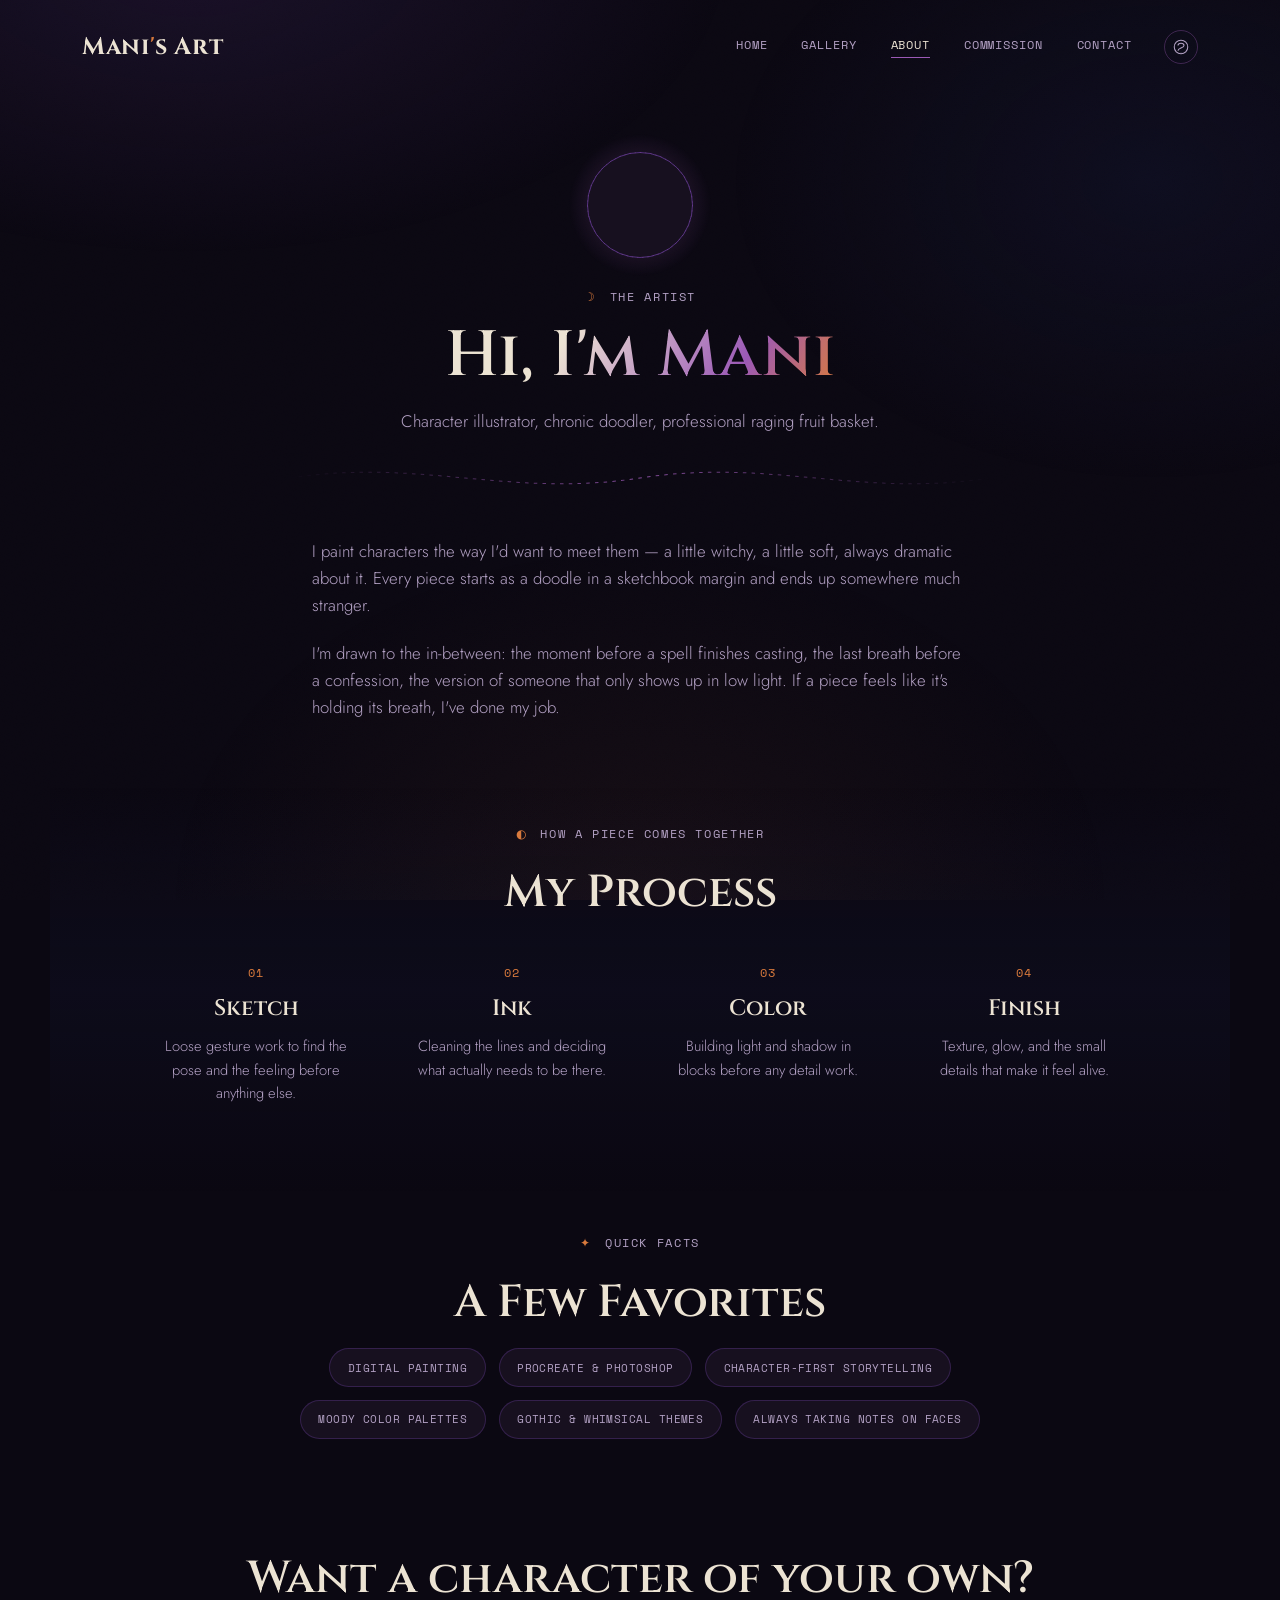
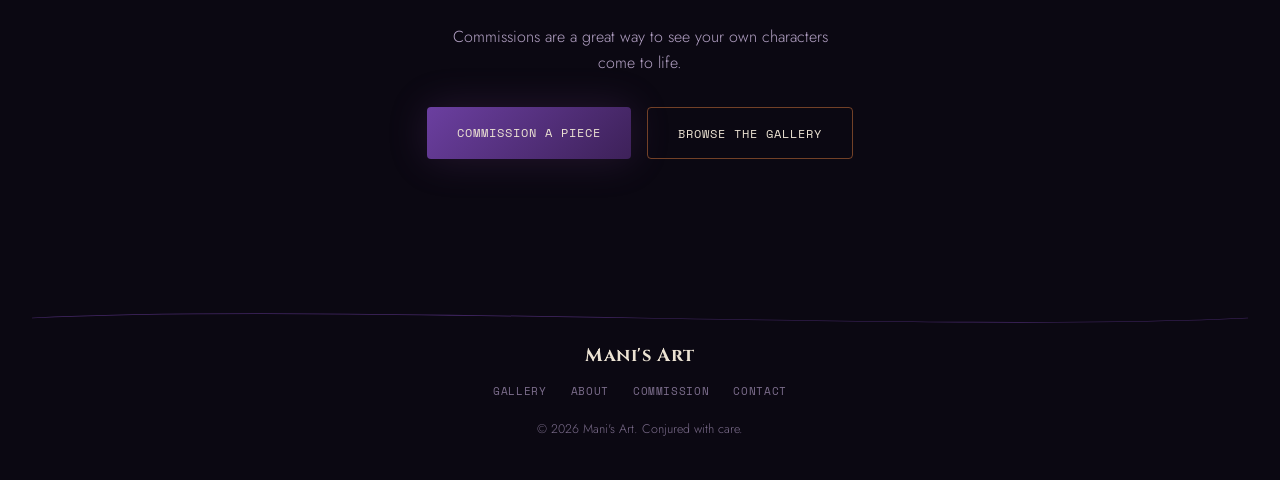
==== html/about.html @ 21fa673b "Add project files." ====
<!DOCTYPE html>
<html lang="en">
<head>
    <meta charset="UTF-8">
    <meta name="viewport" content="width=device-width, initial-scale=1.0">
    <title>About — Mani's Art</title>
    <meta name="description" content="Meet Mani — character illustrator behind Mani's Art.">

    <link rel="preconnect" href="https://fonts.googleapis.com">
    <link rel="preconnect" href="https://fonts.gstatic.com" crossorigin>
    <link href="https://fonts.googleapis.com/css2?family=Cinzel:wght@400;500;600;700;800&family=Jost:wght@300;400;500;600&family=Space+Mono:wght@400;700&display=swap" rel="stylesheet">

    <link rel="stylesheet" href="../css/style.css">
</head>
<body>

    <div class="grain-overlay" aria-hidden="true"></div>
    <div id="ember-field" class="ember-field" aria-hidden="true"></div>

    <header class="site-header">
        <a href="../index.html" class="wordmark">Mani<span class="wordmark-spark">'</span>s Art</a>

        <nav class="main-nav" aria-label="Primary">
            <a href="../index.html" class="nav-link">Home</a>
            <a href="gallery.html" class="nav-link">Gallery</a>
            <a href="about.html" class="nav-link is-active">About</a>
            <a href="commission.html" class="nav-link">Commission</a>
            <a href="contact.html" class="nav-link">Contact</a>
        </nav>

        <a href="login.html" class="login-glyph" aria-label="Artist login" title="Artist login">
            <svg viewBox="0 0 24 24" width="18" height="18" fill="none" stroke="currentColor" stroke-width="1.4">
                <circle cx="12" cy="12" r="9" />
                <path d="M8 10c0-2 1.8-3 4-3s4 1 4 3-1.8 2.5-4 3.4C9.8 14.3 8 15 8 17" />
                <circle cx="12" cy="20" r=".6" fill="currentColor" stroke="none" />
            </svg>
        </a>

        <button class="nav-toggle" id="navToggle" aria-label="Toggle menu" aria-expanded="false">
            <span></span><span></span><span></span>
        </button>
    </header>

    <main>

        <!-- ABOUT HERO -->
        <section class="about-hero">
            <div class="about-hero-portrait" aria-hidden="true">
                <svg viewBox="0 0 200 200" width="100%" height="100%">
                    <defs>
                        <radialGradient id="aboutGlow" cx="50%" cy="50%" r="50%">
                            <stop offset="0%" stop-color="#9b59b6" stop-opacity="0.35" />
                            <stop offset="100%" stop-color="#9b59b6" stop-opacity="0" />
                        </radialGradient>
                    </defs>
                    <circle cx="100" cy="100" r="95" fill="url(#aboutGlow)" />
                    <circle cx="100" cy="100" r="70" fill="#17101f" stroke="#6b3fa0" stroke-width="1" />
                    <circle cx="100" cy="100" r="70" fill="none" stroke="#9b59b6" stroke-width="0.75" opacity="0.5" stroke-dasharray="2 5" />
                </svg>
            </div>

            <p class="eyebrow eyebrow-center"><span class="moon-glyph">☽</span> the artist</p>
            <h1 class="page-title">Hi, I'm Mani</h1>
            <p class="page-sub">Character illustrator, chronic doodler, professional raging fruit basket.</p>
        </section>

        <svg class="vine-divider" viewBox="0 0 800 60" preserveAspectRatio="none" aria-hidden="true">
            <path class="vine-path" d="M0,30 C150,0 250,60 400,30 C550,0 650,60 800,30" fill="none" stroke="url(#vineGrad)" stroke-width="1.5" />
            <defs>
                <linearGradient id="vineGrad" x1="0" y1="0" x2="1" y2="0">
                    <stop offset="0%" stop-color="#9b59b6" stop-opacity="0" />
                    <stop offset="50%" stop-color="#9b59b6" stop-opacity="0.8" />
                    <stop offset="100%" stop-color="#9b59b6" stop-opacity="0" />
                </linearGradient>
            </defs>
        </svg>

        <!-- BIO -->
        <section class="section bio-section">
            <p class="bio-text">I paint characters the way I'd want to meet them — a little witchy, a little soft, always dramatic about it. Every piece starts as a doodle in a sketchbook margin and ends up somewhere much stranger.</p>
            <p class="bio-text">I'm drawn to the in-between: the moment before a spell finishes casting, the last breath before a confession, the version of someone that only shows up in low light. If a piece feels like it's holding its breath, I've done my job.</p>
        </section>

        <!-- PROCESS -->
        <section class="section section-alt">
            <p class="eyebrow eyebrow-center"><span class="moon-glyph">◐</span> how a piece comes together</p>
            <h2 class="section-title">My Process</h2>

            <div class="process-steps">
                <div class="process-step">
                    <span class="process-number">01</span>
                    <h3 class="process-title">Sketch</h3>
                    <p class="process-desc">Loose gesture work to find the pose and the feeling before anything else.</p>
                </div>
                <div class="process-step">
                    <span class="process-number">02</span>
                    <h3 class="process-title">Ink</h3>
                    <p class="process-desc">Cleaning the lines and deciding what actually needs to be there.</p>
                </div>
                <div class="process-step">
                    <span class="process-number">03</span>
                    <h3 class="process-title">Color</h3>
                    <p class="process-desc">Building light and shadow in blocks before any detail work.</p>
                </div>
                <div class="process-step">
                    <span class="process-number">04</span>
                    <h3 class="process-title">Finish</h3>
                    <p class="process-desc">Texture, glow, and the small details that make it feel alive.</p>
                </div>
            </div>
        </section>

        <!-- QUICK FACTS -->
        <section class="section">
            <p class="eyebrow eyebrow-center"><span class="moon-glyph">✦</span> quick facts</p>
            <h2 class="section-title">A Few Favorites</h2>

            <div class="facts-grid">
                <span class="fact-chip">Digital painting</span>
                <span class="fact-chip">Procreate &amp; Photoshop</span>
                <span class="fact-chip">Character-first storytelling</span>
                <span class="fact-chip">Moody color palettes</span>
                <span class="fact-chip">Gothic &amp; whimsical themes</span>
                <span class="fact-chip">Always taking notes on faces</span>
            </div>
        </section>

        <!-- CTA -->
        <section class="section cta-banner">
            <h2 class="section-title">Want a character of your own?</h2>
            <p class="section-sub">Commissions are a great way to see your own characters come to life.</p>
            <div class="hero-actions">
                <a href="commission.html" class="btn btn-primary">Commission a Piece</a>
                <a href="gallery.html" class="btn btn-ghost">Browse the Gallery</a>
            </div>
        </section>

    </main>

    <footer class="site-footer">
        <svg class="vine-divider vine-divider-footer" viewBox="0 0 800 40" preserveAspectRatio="none" aria-hidden="true">
            <path d="M0,20 C200,0 600,40 800,20" fill="none" stroke="#6b3fa0" stroke-width="1" opacity="0.6" />
        </svg>

        <div class="footer-inner">
            <span class="wordmark wordmark-small">Mani's Art</span>
            <nav class="footer-nav" aria-label="Footer">
                <a href="gallery.html">Gallery</a>
                <a href="about.html">About</a>
                <a href="commission.html">Commission</a>
                <a href="contact.html">Contact</a>
            </nav>
            <p class="footer-note">© <span id="year"></span> Mani's Art. Conjured with care.</p>
        </div>
    </footer>

    <script src="../js/script.js"></script>
</body>
</html>
---- css/style.css ----
/* =========================================================
   Mani's Art — Whimsigoth design system
   Palette: black / deep purple / velvet violet / deep blue / burnt orange
   ========================================================= */

:root {
    --bg: #0b0812;
    --bg-alt: #130d1c;
    --bg-card: #17101f;
    --purple-deep: #3d2159;
    --purple-mid: #6b3fa0;
    --violet: #9b59b6;
    --blue-deep: #1b2350;
    --orange: #d97a3d;
    --ink: #ece3d3;
    --ink-dim: #b3a1c4;
    --ink-faint: #7c6d8c;
    --font-display: 'Cinzel', 'Georgia', serif;
    --font-body: 'Jost', 'Segoe UI', sans-serif;
    --font-mono: 'Space Mono', monospace;
    --radius: 4px;
    --max-width: 1180px;
    --shadow-glow: 0 0 40px rgba(155, 89, 182, 0.18);
}

* {
    box-sizing: border-box;
}

html {
    scroll-behavior: smooth;
}

@media (prefers-reduced-motion: reduce) {
    html {
        scroll-behavior: auto;
    }

    *, *::before, *::after {
        animation-duration: 0.001ms !important;
        animation-iteration-count: 1 !important;
        transition-duration: 0.001ms !important;
    }
}

body {
    margin: 0;
    background: var(--bg);
    color: var(--ink);
    font-family: var(--font-body);
    font-weight: 300;
    line-height: 1.6;
    position: relative;
    overflow-x: hidden;
}

    /* subtle background wash so black isn't flat */
    body::before {
        content: "";
        position: fixed;
        inset: 0;
        z-index: 0;
        background: radial-gradient(ellipse 900px 500px at 15% -5%, rgba(107, 63, 160, 0.16), transparent 60%), radial-gradient(ellipse 700px 500px at 90% 20%, rgba(27, 35, 80, 0.22), transparent 60%), radial-gradient(ellipse 800px 600px at 50% 100%, rgba(217, 122, 61, 0.06), transparent 60%);
        pointer-events: none;
    }

.grain-overlay {
    position: fixed;
    inset: 0;
    z-index: 1;
    pointer-events: none;
    opacity: 0.035;
    background-image: url("data:image/svg+xml,%3Csvg xmlns='http://www.w3.org/2000/svg' width='90' height='90'%3E%3Cfilter id='n'%3E%3CfeTurbulence type='fractalNoise' baseFrequency='0.9' numOctaves='2' stitchTiles='stitch'/%3E%3C/filter%3E%3Crect width='100%25' height='100%25' filter='url(%23n)'/%3E%3C/svg%3E");
    mix-blend-mode: overlay;
}

.ember-field {
    position: fixed;
    inset: 0;
    z-index: 1;
    pointer-events: none;
    overflow: hidden;
}

a {
    color: inherit;
    text-decoration: none;
}

h1, h2, h3 {
    font-family: var(--font-display);
    font-weight: 600;
    margin: 0;
}

/* ---------- header ---------- */
.site-header {
    position: relative;
    z-index: 10;
    display: flex;
    align-items: center;
    justify-content: space-between;
    gap: 2rem;
    max-width: var(--max-width);
    margin: 0 auto;
    padding: 1.75rem 2rem 1rem;
}

.wordmark {
    font-family: var(--font-display);
    font-size: 1.5rem;
    font-weight: 700;
    letter-spacing: 0.03em;
    color: var(--ink);
}

.wordmark-spark {
    color: var(--orange);
}

.wordmark-small {
    font-size: 1.15rem;
}

.main-nav {
    display: flex;
    gap: 2.1rem;
    margin-left: auto;
}

.nav-link {
    font-family: var(--font-mono);
    font-size: 0.72rem;
    letter-spacing: 0.08em;
    text-transform: uppercase;
    color: var(--ink-dim);
    position: relative;
    padding-bottom: 4px;
    transition: color 0.25s ease;
}

    .nav-link::after {
        content: "";
        position: absolute;
        left: 0;
        right: 100%;
        bottom: 0;
        height: 1px;
        background: var(--violet);
        transition: right 0.3s ease;
    }

    .nav-link:hover, .nav-link.is-active {
        color: var(--ink);
    }

        .nav-link:hover::after, .nav-link.is-active::after {
            right: 0;
        }

.login-glyph {
    display: inline-flex;
    align-items: center;
    justify-content: center;
    width: 34px;
    height: 34px;
    border: 1px solid rgba(155,89,182,0.35);
    border-radius: 50%;
    color: var(--ink-dim);
    transition: color 0.25s ease, border-color 0.25s ease;
}

    .login-glyph:hover {
        color: var(--violet);
        border-color: var(--violet);
    }

.nav-toggle {
    display: none;
    flex-direction: column;
    gap: 5px;
    background: none;
    border: none;
    cursor: pointer;
    padding: 6px;
}

    .nav-toggle span {
        width: 22px;
        height: 1.5px;
        background: var(--ink);
        display: block;
    }

/* ---------- hero ---------- */
.hero {
    position: relative;
    z-index: 5;
    max-width: var(--max-width);
    margin: 0 auto;
    padding: 3rem 2rem 2rem;
    text-align: center;
    display: flex;
    flex-direction: column;
    align-items: center;
}

.hero-moon {
    width: 130px;
    height: 130px;
    margin-bottom: 0.5rem;
    animation: moon-drift 8s ease-in-out infinite;
}

@keyframes moon-drift {
    0%, 100% {
        transform: translateY(0);
    }

    50% {
        transform: translateY(-8px);
    }
}

.eyebrow {
    font-family: var(--font-mono);
    font-size: 0.72rem;
    letter-spacing: 0.14em;
    text-transform: uppercase;
    color: var(--ink-dim);
    margin: 0 0 0.9rem;
}

.eyebrow-center {
    text-align: center;
}

.moon-glyph {
    color: var(--orange);
    margin-right: 0.4em;
}

.hero-title {
    font-size: clamp(3.2rem, 9vw, 6.2rem);
    letter-spacing: 0.01em;
    background: linear-gradient(120deg, var(--ink) 30%, var(--violet) 75%, var(--orange) 100%);
    -webkit-background-clip: text;
    background-clip: text;
    color: transparent;
    line-height: 1.05;
}

.hero-sub {
    max-width: 46ch;
    color: var(--ink-dim);
    font-size: 1.05rem;
    margin: 1.3rem 0 2.2rem;
}

.hero-actions {
    display: flex;
    gap: 1rem;
    flex-wrap: wrap;
    justify-content: center;
    margin-bottom: 3rem;
}

.btn {
    font-family: var(--font-mono);
    font-size: 0.75rem;
    letter-spacing: 0.08em;
    text-transform: uppercase;
    padding: 0.95rem 1.9rem;
    border-radius: var(--radius);
    transition: transform 0.25s ease, box-shadow 0.25s ease, background 0.25s ease, border-color 0.25s ease;
    display: inline-block;
}

.btn-primary {
    background: linear-gradient(135deg, var(--purple-mid), var(--purple-deep));
    color: var(--ink);
    box-shadow: var(--shadow-glow);
}

    .btn-primary:hover {
        transform: translateY(-2px);
        box-shadow: 0 0 55px rgba(155,89,182,0.32);
    }

.btn-ghost {
    color: var(--ink);
    border: 1px solid rgba(217,122,61,0.5);
}

    .btn-ghost:hover {
        border-color: var(--orange);
        background: rgba(217,122,61,0.08);
        transform: translateY(-2px);
    }

/* ---------- vine divider (signature element) ---------- */
.vine-divider {
    width: 100%;
    max-width: 700px;
    height: 40px;
    margin: 0 auto;
    display: block;
    overflow: visible;
}

.vine-path {
    stroke-dasharray: 4 6;
    animation: vine-sway 6s ease-in-out infinite;
}

@keyframes vine-sway {
    0%, 100% {
        stroke-dashoffset: 0;
    }

    50% {
        stroke-dashoffset: 14;
    }
}

.vine-divider-footer {
    max-width: 100%;
    height: 30px;
    margin-bottom: 0.5rem;
}

/* ---------- sections ---------- */
.section {
    position: relative;
    z-index: 5;
    max-width: var(--max-width);
    margin: 0 auto;
    padding: 2.5rem 2rem 4rem;
}

.section-alt {
    background: linear-gradient(180deg, transparent, rgba(27,35,80,0.14), transparent);
}

.section-title {
    font-size: clamp(2rem, 4vw, 2.8rem);
    text-align: center;
    margin-bottom: 0.6rem;
}

.section-sub {
    text-align: center;
    color: var(--ink-dim);
    max-width: 46ch;
    margin: 0 auto 2.5rem;
}

#featured .section-title {
    margin-bottom: 2.5rem;
}

/* ---------- work grid ---------- */
.work-grid {
    display: grid;
    grid-template-columns: repeat(4, 1fr);
    gap: 1.4rem;
}

.work-card {
    margin: 0;
}

.work-frame {
    aspect-ratio: 3/4;
    border-radius: var(--radius);
    overflow: hidden;
    background: var(--bg-card);
    border: 1px solid rgba(155,89,182,0.2);
    position: relative;
    transition: border-color 0.3s ease, transform 0.3s ease;
}

    .work-frame::after {
        content: "";
        position: absolute;
        inset: 0;
        box-shadow: inset 0 0 30px rgba(0,0,0,0.5);
        pointer-events: none;
    }

    .work-frame img {
        width: 100%;
        height: 100%;
        object-fit: cover;
        display: block;
    }

.work-card:hover .work-frame {
    border-color: var(--violet);
    transform: translateY(-4px);
}

.work-card figcaption {
    display: flex;
    flex-direction: column;
    margin-top: 0.7rem;
    text-align: center;
}

.work-name {
    font-family: var(--font-display);
    font-size: 1.05rem;
    letter-spacing: 0.04em;
}

.work-tag {
    font-family: var(--font-mono);
    font-size: 0.62rem;
    letter-spacing: 0.08em;
    text-transform: uppercase;
    color: var(--ink-faint);
    margin-top: 0.2rem;
}

.see-all-link {
    display: block;
    text-align: center;
    margin-top: 2.5rem;
    font-family: var(--font-mono);
    font-size: 0.75rem;
    letter-spacing: 0.06em;
    text-transform: uppercase;
    color: var(--orange);
    transition: opacity 0.25s ease;
}

    .see-all-link:hover {
        opacity: 0.7;
    }

/* ---------- WIP categories ---------- */
.wip-categories {
    display: grid;
    grid-template-columns: repeat(3, 1fr);
    gap: 1.5rem;
    max-width: 800px;
    margin: 0 auto;
}

.wip-card {
    background: var(--bg-card);
    border: 1px solid rgba(107,63,160,0.3);
    border-radius: var(--radius);
    padding: 2.2rem 1rem;
    text-align: center;
    display: flex;
    flex-direction: column;
    align-items: center;
    gap: 0.8rem;
    transition: border-color 0.3s ease, transform 0.3s ease, background 0.3s ease;
}

    .wip-card:hover {
        border-color: var(--violet);
        transform: translateY(-4px);
        background: rgba(107,63,160,0.08);
    }

.wip-icon {
    font-size: 1.6rem;
    color: var(--violet);
}

.wip-label {
    font-family: var(--font-mono);
    font-size: 0.72rem;
    letter-spacing: 0.06em;
    text-transform: uppercase;
    color: var(--ink-dim);
}

/* ---------- about teaser ---------- */
.about-teaser-inner {
    display: flex;
    align-items: center;
    gap: 3rem;
    max-width: 900px;
    margin: 0 auto;
}

.about-portrait {
    width: 130px;
    height: 130px;
    flex-shrink: 0;
}

.about-teaser-text p:not(.eyebrow) {
    color: var(--ink-dim);
    max-width: 52ch;
}

.about-teaser-text .section-title {
    text-align: left;
    margin-bottom: 0.8rem;
}

.about-teaser-text .eyebrow {
    text-align: left;
}

/* ---------- footer ---------- */
.site-footer {
    position: relative;
    z-index: 5;
    padding: 1rem 2rem 2.5rem;
    text-align: center;
}

.footer-inner {
    display: flex;
    flex-direction: column;
    align-items: center;
    gap: 0.8rem;
}

.footer-nav {
    display: flex;
    gap: 1.5rem;
}

    .footer-nav a {
        font-family: var(--font-mono);
        font-size: 0.68rem;
        letter-spacing: 0.06em;
        text-transform: uppercase;
        color: var(--ink-faint);
        transition: color 0.25s ease;
    }

        .footer-nav a:hover {
            color: var(--violet);
        }

.footer-note {
    font-size: 0.78rem;
    color: var(--ink-faint);
    margin: 0.4rem 0 0;
}

/* ---------- floating embers (JS-generated) ---------- */
.ember {
    position: absolute;
    bottom: -3%;
    border-radius: 50%;
    animation-name: ember-rise;
    animation-timing-function: linear;
    animation-iteration-count: infinite;
}

.ember-glow {
    width: 100%;
    height: 100%;
    border-radius: 50%;
    animation-name: ember-flicker;
    animation-timing-function: ease-in-out;
    animation-iteration-count: infinite;
}

@keyframes ember-rise {
    0% {
        transform: translateY(0) translateX(0);
        opacity: 0;
    }

    8% {
        opacity: 1;
    }

    85% {
        opacity: 0.7;
    }

    100% {
        transform: translateY(-108vh) translateX(var(--drift, 30px));
        opacity: 0;
    }
}

@keyframes ember-flicker {
    0%, 100% {
        opacity: 1;
    }

    50% {
        opacity: 0.35;
    }
}

/* ---------- responsive ---------- */
@media (max-width: 860px) {
    .main-nav {
        display: none;
    }

    .nav-toggle {
        display: flex;
    }

    .work-grid {
        grid-template-columns: repeat(2, 1fr);
    }

    .wip-categories {
        grid-template-columns: 1fr;
    }

    .about-teaser-inner {
        flex-direction: column;
        text-align: center;
        gap: 1.5rem;
    }

    .about-teaser-text .section-title, .about-teaser-text .eyebrow {
        text-align: center;
    }

    .about-teaser-text p:not(.eyebrow) {
        max-width: 100%;
    }

    .main-nav.is-open {
        display: flex;
        flex-direction: column;
        position: absolute;
        top: 100%;
        left: 0;
        right: 0;
        background: var(--bg-alt);
        padding: 1.5rem 2rem;
        gap: 1.2rem;
        border-bottom: 1px solid rgba(155,89,182,0.25);
    }
}

@media (max-width: 560px) {
    .work-grid {
        grid-template-columns: 1fr 1fr;
        gap: 1rem;
    }

    .hero-title {
        font-size: clamp(2.6rem, 13vw, 4rem);
    }
}

/* ---------- focus visibility ---------- */
a:focus-visible, button:focus-visible {
    outline: 2px solid var(--violet);
    outline-offset: 3px;
}

/* =========================================================
   Gallery + About page additions
   ========================================================= */

/* ---------- generic page hero (gallery / about) ---------- */
.page-hero {
    position: relative;
    z-index: 5;
    max-width: var(--max-width);
    margin: 0 auto;
    padding: 3rem 2rem 1.5rem;
    text-align: center;
}

.page-title {
    font-size: clamp(2.6rem, 6vw, 4rem);
    letter-spacing: 0.01em;
    background: linear-gradient(120deg, var(--ink) 30%, var(--violet) 75%, var(--orange) 100%);
    -webkit-background-clip: text;
    background-clip: text;
    color: transparent;
    line-height: 1.1;
}

.page-sub {
    max-width: 50ch;
    margin: 1rem auto 0;
    color: var(--ink-dim);
    font-size: 1.05rem;
}

/* ---------- filter bar (gallery) ---------- */
.filter-bar {
    display: flex;
    flex-wrap: wrap;
    justify-content: center;
    gap: 0.7rem;
    margin-bottom: 2.5rem;
}

.filter-btn {
    font-family: var(--font-mono);
    font-size: 0.68rem;
    letter-spacing: 0.06em;
    text-transform: uppercase;
    color: var(--ink-dim);
    background: transparent;
    border: 1px solid rgba(155,89,182,0.3);
    border-radius: 999px;
    padding: 0.55rem 1.1rem;
    cursor: pointer;
    transition: color 0.25s ease, border-color 0.25s ease, background 0.25s ease;
}

    .filter-btn:hover {
        color: var(--ink);
        border-color: var(--violet);
    }

    .filter-btn.is-active {
        color: var(--ink);
        background: rgba(155,89,182,0.16);
        border-color: var(--violet);
    }

.work-card.is-hidden {
    display: none;
}

.empty-state {
    text-align: center;
    color: var(--ink-faint);
    font-family: var(--font-mono);
    font-size: 0.8rem;
    letter-spacing: 0.04em;
    padding: 2rem 0;
}

/* ---------- behind the bloom subsections (gallery) ---------- */
.bts-subsection {
    max-width: 900px;
    margin: 0 auto 3rem;
}

    .bts-subsection:last-child {
        margin-bottom: 0;
    }

.bts-heading {
    display: flex;
    align-items: center;
    gap: 0.6rem;
    font-size: 1.3rem;
    color: var(--ink);
    margin-bottom: 1.1rem;
    justify-content: center;
}

    .bts-heading .wip-icon {
        font-size: 1.1rem;
    }

.bts-row {
    display: grid;
    grid-template-columns: repeat(4, 1fr);
    gap: 1rem;
}

.bts-slot {
    aspect-ratio: 4/3;
    border: 1px dashed rgba(155,89,182,0.35);
    border-radius: var(--radius);
    display: flex;
    align-items: center;
    justify-content: center;
    text-align: center;
    background: rgba(155,89,182,0.04);
    transition: border-color 0.25s ease, background 0.25s ease;
}

    .bts-slot span {
        font-family: var(--font-mono);
        font-size: 0.65rem;
        letter-spacing: 0.05em;
        text-transform: uppercase;
        color: var(--ink-faint);
        padding: 0 0.5rem;
    }

    .bts-slot:hover {
        border-color: var(--violet);
        background: rgba(155,89,182,0.08);
    }

/* ---------- about hero ---------- */
.about-hero {
    position: relative;
    z-index: 5;
    max-width: var(--max-width);
    margin: 0 auto;
    padding: 3rem 2rem 1.5rem;
    text-align: center;
    display: flex;
    flex-direction: column;
    align-items: center;
}

.about-hero-portrait {
    width: 150px;
    height: 150px;
    margin-bottom: 0.5rem;
    animation: moon-drift 8s ease-in-out infinite;
}

/* ---------- bio ---------- */
.bio-section {
    max-width: 720px;
}

.bio-text {
    color: var(--ink-dim);
    font-size: 1.05rem;
    margin: 0 0 1.3rem;
}

    .bio-text:last-child {
        margin-bottom: 0;
    }

/* ---------- process steps ---------- */
.process-steps {
    display: grid;
    grid-template-columns: repeat(4, 1fr);
    gap: 1.5rem;
    max-width: 1000px;
    margin: 0 auto;
}

.process-step {
    text-align: center;
    padding: 1.5rem 1rem;
    position: relative;
}

.process-number {
    display: block;
    font-family: var(--font-mono);
    font-size: 0.75rem;
    color: var(--orange);
    letter-spacing: 0.1em;
    margin-bottom: 0.6rem;
}

.process-title {
    font-size: 1.4rem;
    margin-bottom: 0.5rem;
}

.process-desc {
    color: var(--ink-dim);
    font-size: 0.92rem;
    margin: 0;
}

/* ---------- quick facts ---------- */
.facts-grid {
    display: flex;
    flex-wrap: wrap;
    justify-content: center;
    gap: 0.8rem;
    max-width: 800px;
    margin: 0 auto;
}

.fact-chip {
    font-family: var(--font-mono);
    font-size: 0.7rem;
    letter-spacing: 0.04em;
    text-transform: uppercase;
    color: var(--ink-dim);
    border: 1px solid rgba(107,63,160,0.35);
    border-radius: 999px;
    padding: 0.6rem 1.1rem;
    background: var(--bg-card);
}

/* ---------- cta banner ---------- */
.cta-banner {
    text-align: center;
    padding-bottom: 5rem;
}

    .cta-banner .section-sub {
        margin-bottom: 2rem;
    }

/* ---------- responsive additions ---------- */
@media (max-width: 860px) {
    .process-steps {
        grid-template-columns: repeat(2, 1fr);
    }

    .bts-row {
        grid-template-columns: repeat(2, 1fr);
    }
}

@media (max-width: 560px) {
    .filter-bar {
        gap: 0.5rem;
    }

    .filter-btn {
        font-size: 0.62rem;
        padding: 0.5rem 0.85rem;
    }

    .process-steps {
        grid-template-columns: 1fr;
    }

    .bts-row {
        grid-template-columns: 1fr 1fr;
    }
}

/* =========================================================
   Commission page additions
   ========================================================= */

/* ---------- tier cards ---------- */
.tier-grid {
    display: grid;
    grid-template-columns: repeat(3, 1fr);
    gap: 1.5rem;
    max-width: 1000px;
    margin: 0 auto 1.5rem;
}

.tier-card {
    background: var(--bg-card);
    border: 1px solid rgba(155,89,182,0.25);
    border-radius: var(--radius);
    padding: 2rem 1.5rem;
    text-align: center;
    position: relative;
    transition: border-color 0.3s ease, transform 0.3s ease;
}

    .tier-card:hover {
        border-color: var(--violet);
        transform: translateY(-4px);
    }

.tier-card-featured {
    border-color: var(--violet);
    box-shadow: var(--shadow-glow);
}

.tier-badge {
    position: absolute;
    top: -12px;
    left: 50%;
    transform: translateX(-50%);
    font-family: var(--font-mono);
    font-size: 0.6rem;
    letter-spacing: 0.06em;
    text-transform: uppercase;
    background: var(--purple-mid);
    color: var(--ink);
    padding: 0.3rem 0.8rem;
    border-radius: 999px;
    white-space: nowrap;
}

.tier-name {
    font-size: 1.5rem;
    margin-bottom: 0.4rem;
}

.tier-price {
    font-family: var(--font-mono);
    font-size: 0.85rem;
    color: var(--orange);
    letter-spacing: 0.03em;
    margin: 0 0 0.9rem;
}

.tier-desc {
    color: var(--ink-dim);
    font-size: 0.92rem;
    margin: 0;
}

.tier-note {
    text-align: center;
    color: var(--ink-faint);
    font-size: 0.85rem;
    max-width: 60ch;
    margin: 0 auto;
}

/* ---------- form embed placeholder ---------- */
.form-placeholder {
    max-width: 700px;
    margin: 0 auto;
    min-height: 320px;
    border: 1px dashed rgba(155,89,182,0.4);
    border-radius: var(--radius);
    background: rgba(155,89,182,0.04);
    display: flex;
    flex-direction: column;
    align-items: center;
    justify-content: center;
    gap: 0.8rem;
    text-align: center;
    padding: 2rem;
}

.form-placeholder-icon {
    font-size: 2rem;
    color: var(--violet);
}

.form-placeholder p {
    color: var(--ink-faint);
    font-family: var(--font-mono);
    font-size: 0.78rem;
    letter-spacing: 0.04em;
    text-transform: uppercase;
    max-width: 32ch;
    margin: 0;
}

/* real embed styling, ready for when the iframe is dropped in */
.form-embed {
    width: 100%;
    max-width: 700px;
    min-height: 900px;
    border: none;
    border-radius: var(--radius);
    display: block;
    margin: 0 auto;
    background: var(--bg-card);
}

/* ---------- responsive ---------- */
@media (max-width: 860px) {
    .tier-grid {
        grid-template-columns: 1fr;
    }
}
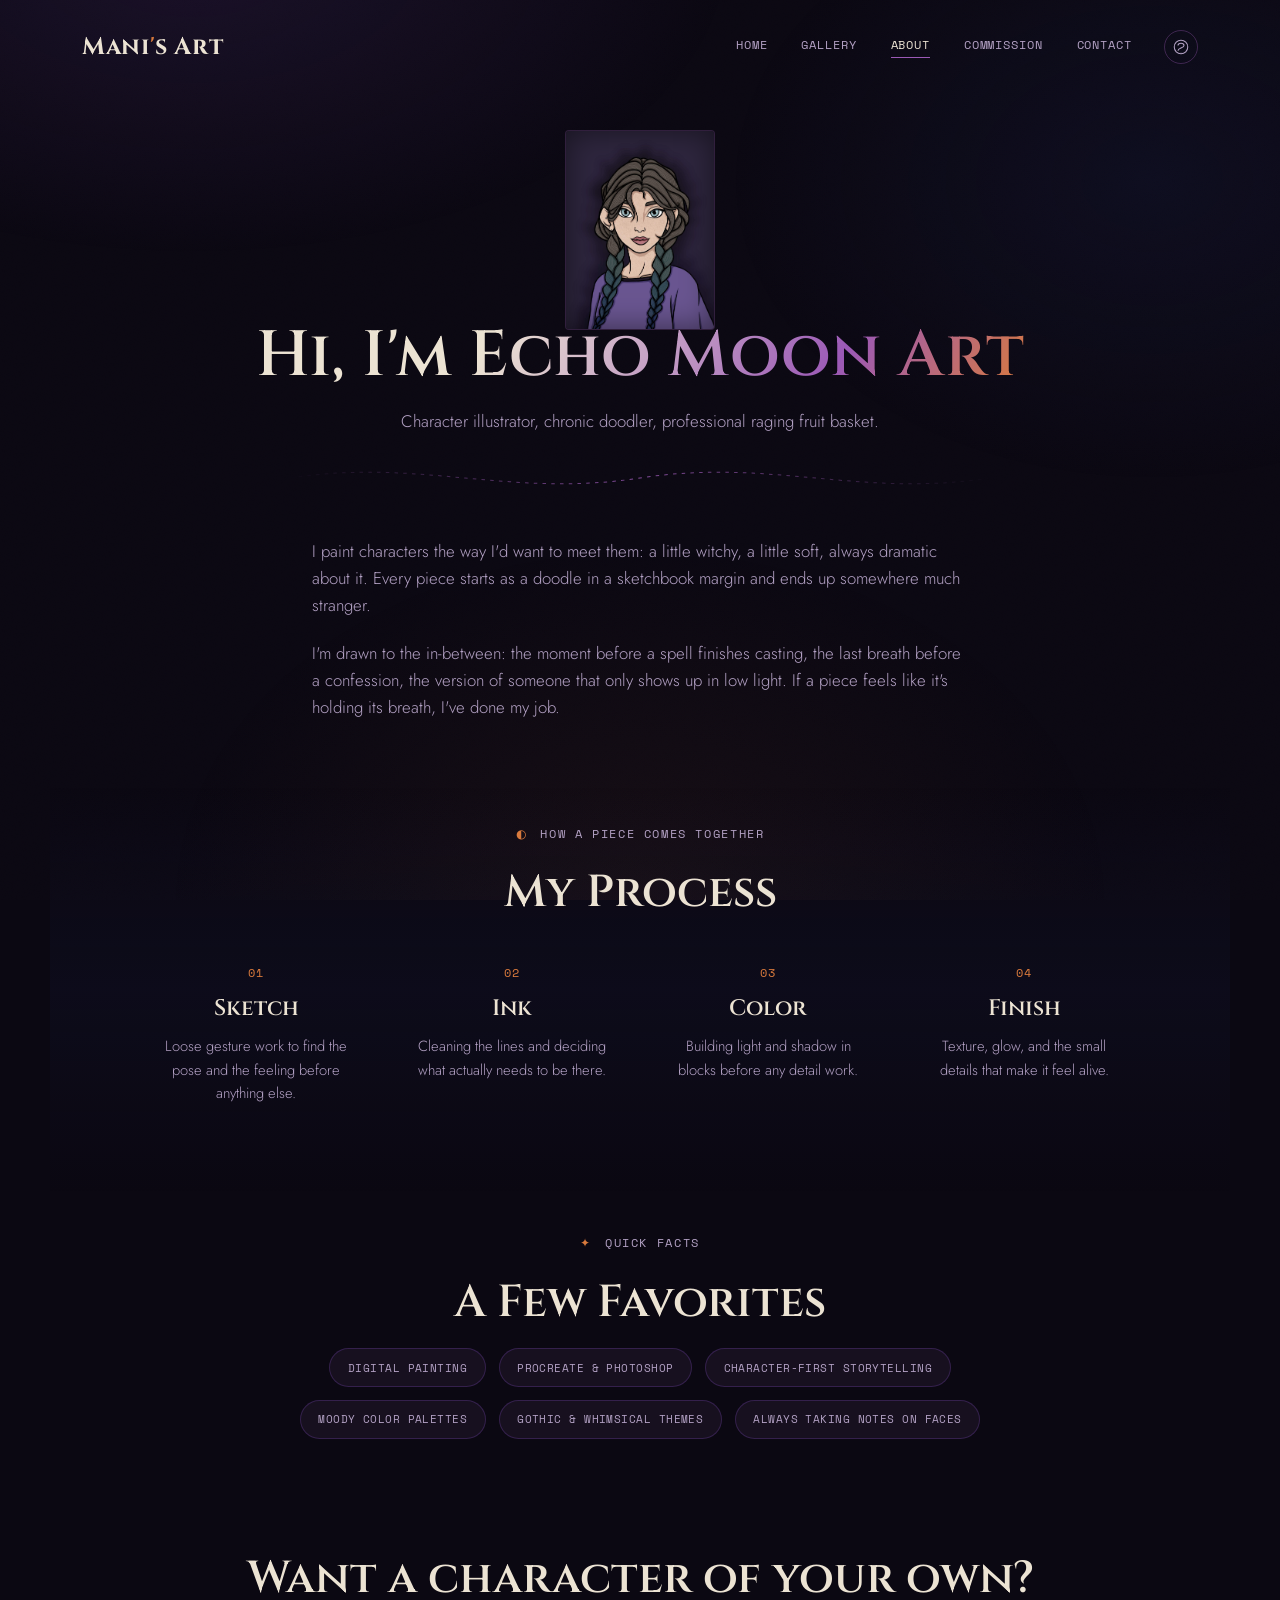
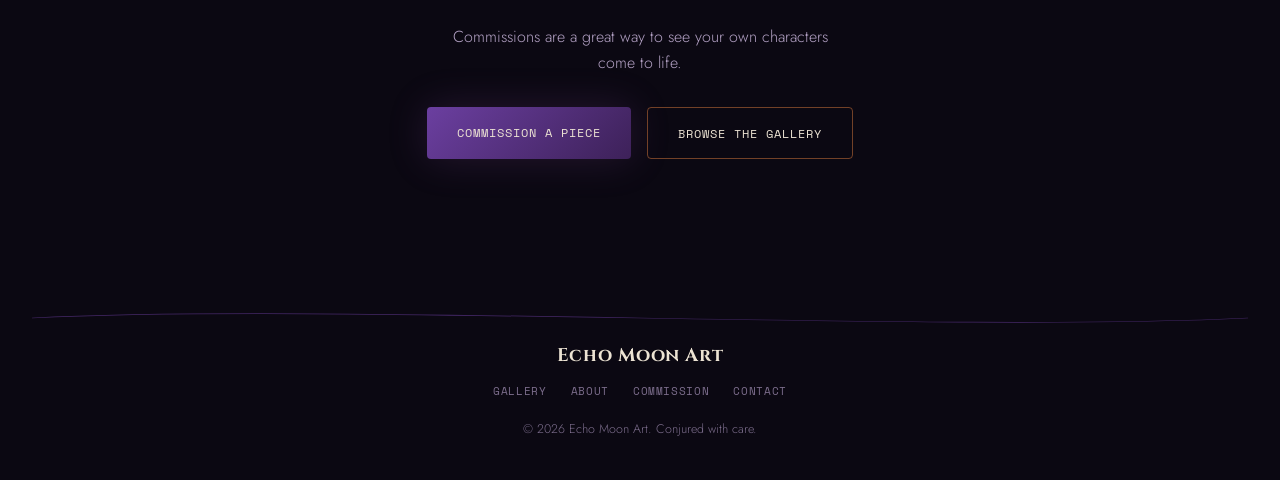
==== commit 61657132: "jfa changes" ====
--- a/html/about.html
+++ b/html/about.html
@@ -3,8 +3,8 @@
 <head>
     <meta charset="UTF-8">
     <meta name="viewport" content="width=device-width, initial-scale=1.0">
-    <title>About — Mani's Art</title>
-    <meta name="description" content="Meet Mani — character illustrator behind Mani's Art.">
+    <title>About — Echo Moon Art</title>
+    <meta name="description" content="Meet Mani — character illustrator behind Echo Moon Art.">
 
     <link rel="preconnect" href="https://fonts.googleapis.com">
     <link rel="preconnect" href="https://fonts.gstatic.com" crossorigin>
@@ -46,21 +46,13 @@
         <!-- ABOUT HERO -->
         <section class="about-hero">
             <div class="about-hero-portrait" aria-hidden="true">
-                <svg viewBox="0 0 200 200" width="100%" height="100%">
-                    <defs>
-                        <radialGradient id="aboutGlow" cx="50%" cy="50%" r="50%">
-                            <stop offset="0%" stop-color="#9b59b6" stop-opacity="0.35" />
-                            <stop offset="100%" stop-color="#9b59b6" stop-opacity="0" />
-                        </radialGradient>
-                    </defs>
-                    <circle cx="100" cy="100" r="95" fill="url(#aboutGlow)" />
-                    <circle cx="100" cy="100" r="70" fill="#17101f" stroke="#6b3fa0" stroke-width="1" />
-                    <circle cx="100" cy="100" r="70" fill="none" stroke="#9b59b6" stroke-width="0.75" opacity="0.5" stroke-dasharray="2 5" />
-                </svg>
+                <div class="work-frame">
+                    <img src="../images/self-portrait.jpg" alt="Character portrait, placeholder artwork" loading="lazy">
+                </div>
             </div>
 
             <p class="eyebrow eyebrow-center"><span class="moon-glyph">☽</span> the artist</p>
-            <h1 class="page-title">Hi, I'm Mani</h1>
+            <h1 class="page-title">Hi, I'm Echo Moon Art</h1>
             <p class="page-sub">Character illustrator, chronic doodler, professional raging fruit basket.</p>
         </section>
 
@@ -77,7 +69,7 @@
 
         <!-- BIO -->
         <section class="section bio-section">
-            <p class="bio-text">I paint characters the way I'd want to meet them — a little witchy, a little soft, always dramatic about it. Every piece starts as a doodle in a sketchbook margin and ends up somewhere much stranger.</p>
+            <p class="bio-text">I paint characters the way I'd want to meet them: a little witchy, a little soft, always dramatic about it. Every piece starts as a doodle in a sketchbook margin and ends up somewhere much stranger.</p>
             <p class="bio-text">I'm drawn to the in-between: the moment before a spell finishes casting, the last breath before a confession, the version of someone that only shows up in low light. If a piece feels like it's holding its breath, I've done my job.</p>
         </section>
 
@@ -143,14 +135,14 @@
         </svg>
 
         <div class="footer-inner">
-            <span class="wordmark wordmark-small">Mani's Art</span>
+            <span class="wordmark wordmark-small">Echo Moon Art</span>
             <nav class="footer-nav" aria-label="Footer">
                 <a href="gallery.html">Gallery</a>
                 <a href="about.html">About</a>
                 <a href="commission.html">Commission</a>
                 <a href="contact.html">Contact</a>
             </nav>
-            <p class="footer-note">© <span id="year"></span> Mani's Art. Conjured with care.</p>
+            <p class="footer-note">© <span id="year"></span> Echo Moon Art. Conjured with care.</p>
         </div>
     </footer>
 
--- a/css/style.css
+++ b/css/style.css
@@ -1,5 +1,5 @@
 /* =========================================================
-   Mani's Art — Whimsigoth design system
+   Echo Moon Art — Whimsigoth design system
    Palette: black / deep purple / velvet violet / deep blue / burnt orange
    ========================================================= */
 
@@ -494,6 +494,15 @@
     flex-shrink: 0;
 }
 
+.artist-photo {
+    width: 100%;
+    height: 100%;
+    object-fit: cover;
+    border-radius: 50%;
+    border: 1px solid rgba(155,89,182,0.4);
+    box-shadow: 0 0 24px rgba(155,89,182,0.2);
+}
+
 .about-teaser-text p:not(.eyebrow) {
     color: var(--ink-dim);
     max-width: 52ch;
@@ -1051,3 +1060,448 @@
         grid-template-columns: 1fr;
     }
 }
+
+/* =========================================================
+   Contact page additions
+   ========================================================= */
+
+.contact-section {
+    max-width: 1000px;
+}
+
+.contact-layout {
+    display: grid;
+    grid-template-columns: 0.85fr 1.15fr;
+    gap: 3rem;
+    align-items: start;
+}
+
+.contact-intro-title {
+    text-align: left;
+    font-size: 1.9rem;
+    margin-bottom: 0.9rem;
+}
+
+.contact-intro .eyebrow {
+    text-align: left;
+}
+
+.contact-intro-text {
+    color: var(--ink-dim);
+    font-size: 0.95rem;
+    margin: 0 0 1rem;
+}
+
+    .contact-intro-text:last-child {
+        margin-bottom: 0;
+    }
+
+.inline-link {
+    color: var(--orange);
+    text-decoration: underline;
+    text-underline-offset: 3px;
+    transition: opacity 0.25s ease;
+}
+
+    .inline-link:hover {
+        opacity: 0.75;
+    }
+
+/* ---------- form ---------- */
+.contact-form {
+    display: flex;
+    flex-direction: column;
+    gap: 1.3rem;
+}
+
+.form-field {
+    display: flex;
+    flex-direction: column;
+    gap: 0.5rem;
+}
+
+    .form-field label {
+        font-family: var(--font-mono);
+        font-size: 0.68rem;
+        letter-spacing: 0.06em;
+        text-transform: uppercase;
+        color: var(--ink-dim);
+    }
+
+    .form-field input,
+    .form-field textarea {
+        background: var(--bg-card);
+        border: 1px solid rgba(155,89,182,0.25);
+        border-radius: var(--radius);
+        padding: 0.8rem 1rem;
+        color: var(--ink);
+        font-family: var(--font-body);
+        font-size: 0.95rem;
+        resize: vertical;
+        transition: border-color 0.25s ease, box-shadow 0.25s ease;
+    }
+
+        .form-field input:focus,
+        .form-field textarea:focus {
+            outline: none;
+            border-color: var(--violet);
+            box-shadow: 0 0 0 3px rgba(155,89,182,0.15);
+        }
+
+        .form-field input::placeholder,
+        .form-field textarea::placeholder {
+            color: var(--ink-faint);
+        }
+
+/* honeypot: hidden from real users, still present for bots to fill in */
+.form-field-honeypot {
+    position: absolute;
+    width: 1px;
+    height: 1px;
+    overflow: hidden;
+    opacity: 0;
+    pointer-events: none;
+}
+
+.form-submit {
+    align-self: flex-start;
+    border: none;
+    cursor: pointer;
+    font-family: var(--font-mono);
+}
+
+    .form-submit:disabled {
+        opacity: 0.6;
+        cursor: not-allowed;
+    }
+
+.form-status {
+    font-family: var(--font-mono);
+    font-size: 0.78rem;
+    letter-spacing: 0.03em;
+    padding: 0.7rem 1rem;
+    border-radius: var(--radius);
+    margin: 0;
+}
+
+.form-status-success {
+    color: #b9e0c9;
+    background: rgba(80, 180, 120, 0.1);
+    border: 1px solid rgba(80, 180, 120, 0.3);
+}
+
+.form-status-error {
+    color: #e3a7a7;
+    background: rgba(200, 80, 80, 0.1);
+    border: 1px solid rgba(200, 80, 80, 0.3);
+}
+
+/* ---------- responsive ---------- */
+@media (max-width: 860px) {
+    .contact-layout {
+        grid-template-columns: 1fr;
+        gap: 2rem;
+    }
+
+    .contact-intro-title, .contact-intro .eyebrow {
+        text-align: center;
+    }
+
+    .contact-intro-text {
+        text-align: center;
+    }
+}
+
+/* =========================================================
+   Login page additions
+   ========================================================= */
+
+.login-section {
+    max-width: 480px;
+    margin: 0 auto;
+    padding: 4rem 2rem 6rem;
+}
+
+.login-card {
+    background: var(--bg-card);
+    border: 1px solid rgba(155,89,182,0.25);
+    border-radius: var(--radius);
+    padding: 2.5rem 2rem;
+    text-align: center;
+}
+
+.login-title {
+    font-size: 2rem;
+    margin-bottom: 0.4rem;
+}
+
+.login-sub {
+    color: var(--ink-dim);
+    font-size: 0.92rem;
+    margin: 0 0 2rem;
+}
+
+.login-form {
+    display: flex;
+    flex-direction: column;
+    gap: 1.2rem;
+    text-align: left;
+}
+
+.login-submit {
+    border: none;
+    cursor: pointer;
+    width: 100%;
+}
+
+    .login-submit:disabled {
+        opacity: 0.6;
+        cursor: not-allowed;
+    }
+
+/* =========================================================
+   Dashboard page additions
+   ========================================================= */
+
+.logout-glyph {
+    display: inline-flex;
+    align-items: center;
+    justify-content: center;
+    width: 34px;
+    height: 34px;
+    border: 1px solid rgba(155,89,182,0.35);
+    border-radius: 50%;
+    color: var(--ink-dim);
+    background: transparent;
+    cursor: pointer;
+    transition: color 0.25s ease, border-color 0.25s ease;
+}
+
+    .logout-glyph:hover {
+        color: var(--orange);
+        border-color: var(--orange);
+    }
+
+.dashboard-section {
+    max-width: 800px;
+}
+
+.dashboard-filter-bar {
+    display: flex;
+    justify-content: center;
+    gap: 0.7rem;
+    margin-bottom: 2rem;
+}
+
+.message-list {
+    display: flex;
+    flex-direction: column;
+    gap: 1rem;
+}
+
+.message-card {
+    background: var(--bg-card);
+    border: 1px solid rgba(155,89,182,0.2);
+    border-left: 3px solid rgba(155,89,182,0.2);
+    border-radius: var(--radius);
+    padding: 1.3rem 1.5rem;
+    transition: border-color 0.25s ease;
+}
+
+.message-card-unread {
+    border-left-color: var(--orange);
+    background: rgba(217,122,61,0.05);
+}
+
+.message-card-header {
+    display: flex;
+    justify-content: space-between;
+    align-items: baseline;
+    gap: 1rem;
+    flex-wrap: wrap;
+    margin-bottom: 0.7rem;
+}
+
+.message-card-who {
+    display: flex;
+    flex-direction: column;
+    gap: 0.2rem;
+}
+
+.message-card-name {
+    font-family: var(--font-display);
+    font-size: 1.15rem;
+    color: var(--ink);
+}
+
+.message-card-email {
+    font-family: var(--font-mono);
+    font-size: 0.75rem;
+    color: var(--orange);
+    text-decoration: underline;
+    text-underline-offset: 2px;
+}
+
+.message-card-date {
+    font-family: var(--font-mono);
+    font-size: 0.68rem;
+    letter-spacing: 0.04em;
+    color: var(--ink-faint);
+    white-space: nowrap;
+}
+
+.message-card-body {
+    color: var(--ink-dim);
+    font-size: 0.95rem;
+    line-height: 1.6;
+    margin: 0 0 1rem;
+    white-space: pre-wrap;
+}
+
+.message-card-actions {
+    display: flex;
+    gap: 0.8rem;
+}
+
+.message-action {
+    font-family: var(--font-mono);
+    font-size: 0.68rem;
+    letter-spacing: 0.05em;
+    text-transform: uppercase;
+    color: var(--ink-dim);
+    background: transparent;
+    border: 1px solid rgba(155,89,182,0.3);
+    border-radius: 999px;
+    padding: 0.45rem 0.9rem;
+    cursor: pointer;
+    transition: color 0.25s ease, border-color 0.25s ease;
+}
+
+    .message-action:hover {
+        color: var(--ink);
+        border-color: var(--violet);
+    }
+
+.message-action-danger:hover {
+    color: #e3a7a7;
+    border-color: rgba(200,80,80,0.5);
+}
+
+/* ---------- responsive ---------- */
+@media (max-width: 560px) {
+    .message-card-header {
+        flex-direction: column;
+        gap: 0.3rem;
+    }
+}
+
+/* =========================================================
+   Lightbox — click any portfolio image to view it larger.
+   Injected into the DOM by script.js; works on any page
+   with .work-frame images (index.html, gallery.html, etc.)
+   with no HTML changes needed.
+   ========================================================= */
+
+.work-frame {
+    cursor: pointer;
+    position: relative;
+}
+
+    /* subtle "click to enlarge" hint on hover, so it's discoverable */
+    .work-frame::before {
+        content: "⤢";
+        position: absolute;
+        top: 0.6rem;
+        right: 0.6rem;
+        width: 28px;
+        height: 28px;
+        display: flex;
+        align-items: center;
+        justify-content: center;
+        background: rgba(11, 8, 18, 0.65);
+        border: 1px solid rgba(155,89,182,0.4);
+        border-radius: 50%;
+        color: var(--ink);
+        font-size: 0.9rem;
+        opacity: 0;
+        transform: scale(0.85);
+        transition: opacity 0.2s ease, transform 0.2s ease;
+        pointer-events: none;
+        z-index: 2;
+    }
+
+.work-card:hover .work-frame::before {
+    opacity: 1;
+    transform: scale(1);
+}
+
+.lightbox {
+    position: fixed;
+    inset: 0;
+    z-index: 1000;
+    display: flex;
+    align-items: center;
+    justify-content: center;
+    background: rgba(6, 4, 10, 0.88);
+    backdrop-filter: blur(3px);
+    opacity: 0;
+    pointer-events: none;
+    transition: opacity 0.25s ease;
+    padding: 2rem;
+}
+
+    .lightbox.is-open {
+        opacity: 1;
+        pointer-events: auto;
+    }
+
+.lightbox-inner {
+    position: relative;
+    max-width: min(90vw, 1100px);
+    max-height: 90vh;
+    display: flex;
+}
+
+.lightbox-image {
+    max-width: 100%;
+    max-height: 90vh;
+    display: block;
+    border-radius: var(--radius);
+    box-shadow: 0 0 60px rgba(155,89,182,0.25);
+    transform: scale(0.96);
+    transition: transform 0.25s ease;
+}
+
+.lightbox.is-open .lightbox-image {
+    transform: scale(1);
+}
+
+.lightbox-close {
+    position: absolute;
+    top: -14px;
+    right: -14px;
+    width: 38px;
+    height: 38px;
+    display: flex;
+    align-items: center;
+    justify-content: center;
+    background: var(--bg-card);
+    border: 1px solid rgba(155,89,182,0.4);
+    border-radius: 50%;
+    color: var(--ink);
+    font-size: 1.1rem;
+    cursor: pointer;
+    transition: color 0.2s ease, border-color 0.2s ease;
+}
+
+    .lightbox-close:hover {
+        color: var(--orange);
+        border-color: var(--orange);
+    }
+
+@media (max-width: 560px) {
+    .lightbox-close {
+        top: 0.5rem;
+        right: 0.5rem;
+    }
+}
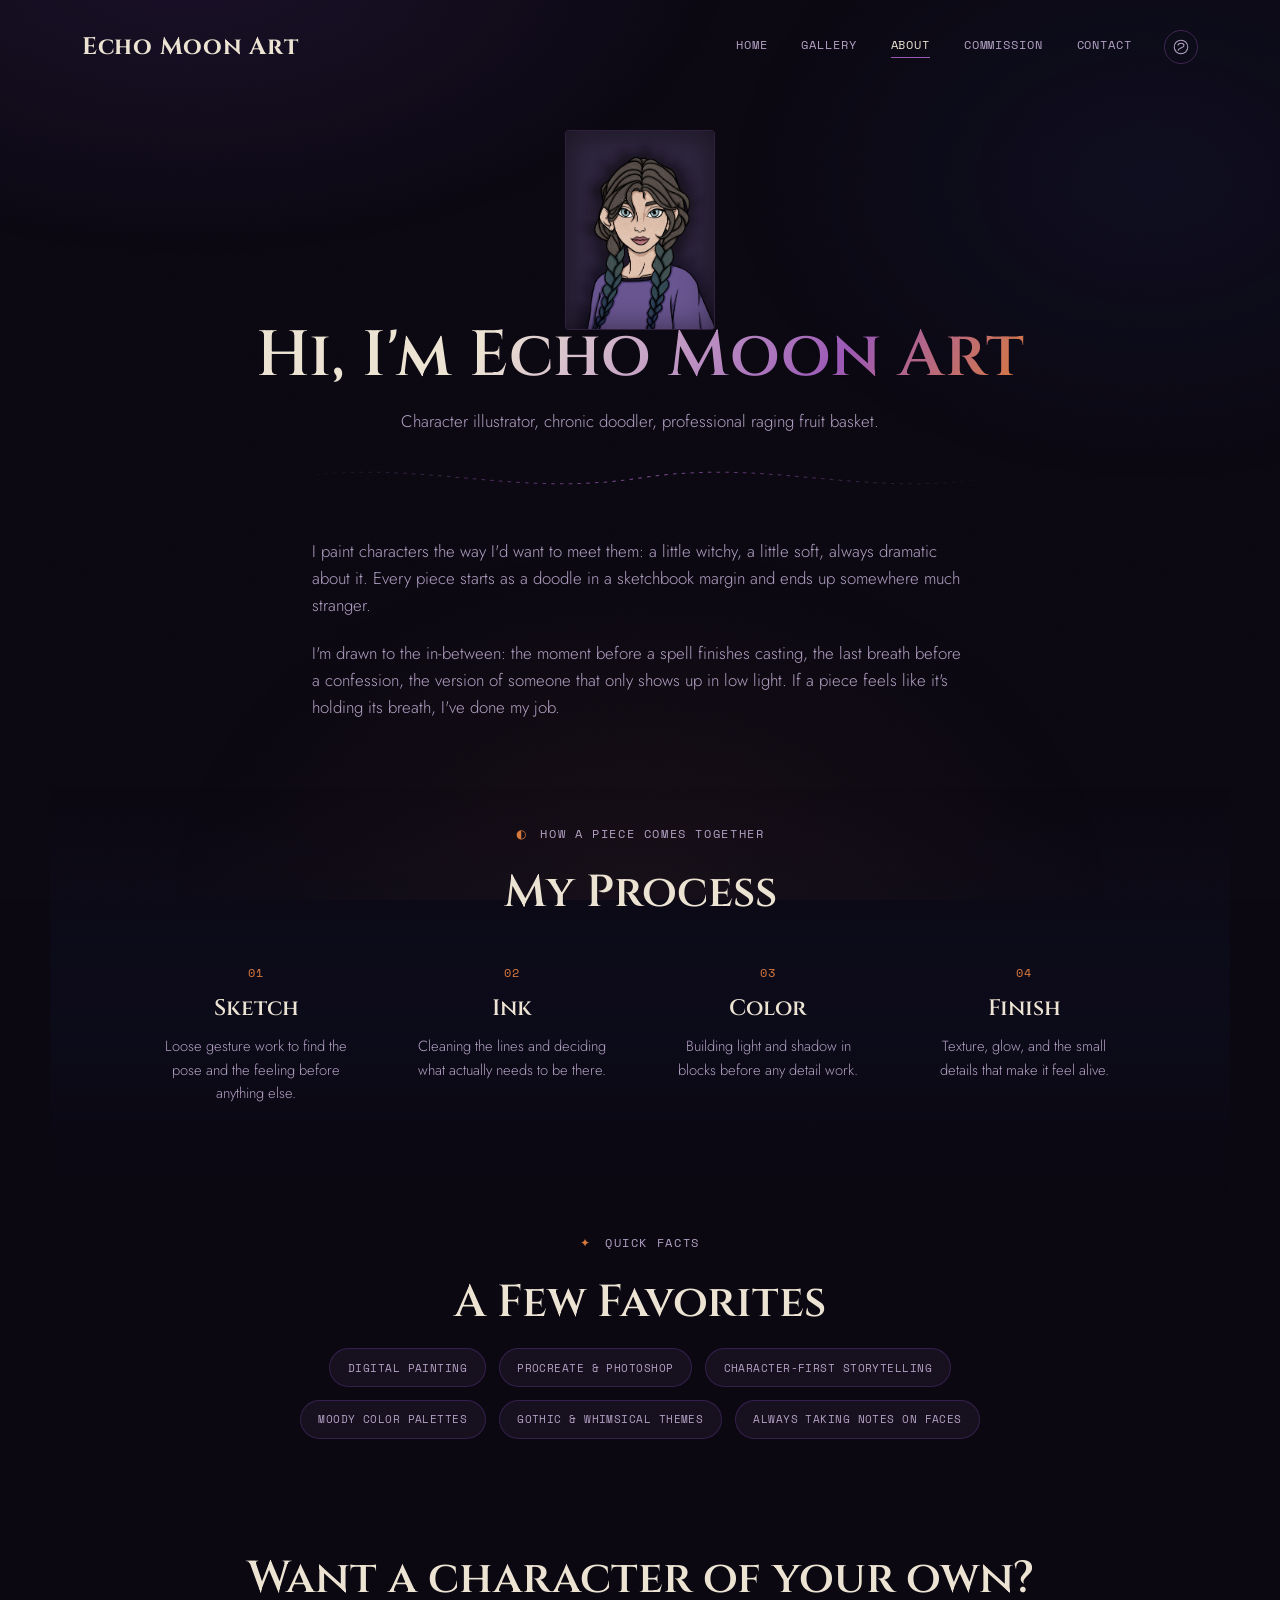
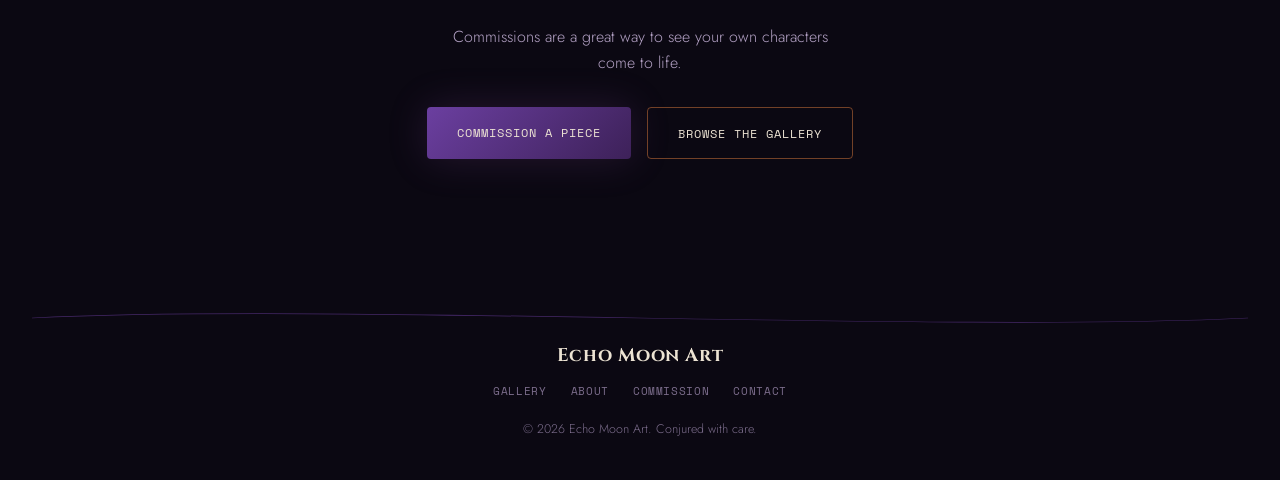
==== commit 1779a9ad: "jfa changes" ====
--- a/html/about.html
+++ b/html/about.html
@@ -18,7 +18,7 @@
     <div id="ember-field" class="ember-field" aria-hidden="true"></div>
 
     <header class="site-header">
-        <a href="../index.html" class="wordmark">Mani<span class="wordmark-spark">'</span>s Art</a>
+        <a href="../index.html" class="wordmark">Echo Moon Art</a>
 
         <nav class="main-nav" aria-label="Primary">
             <a href="../index.html" class="nav-link">Home</a>
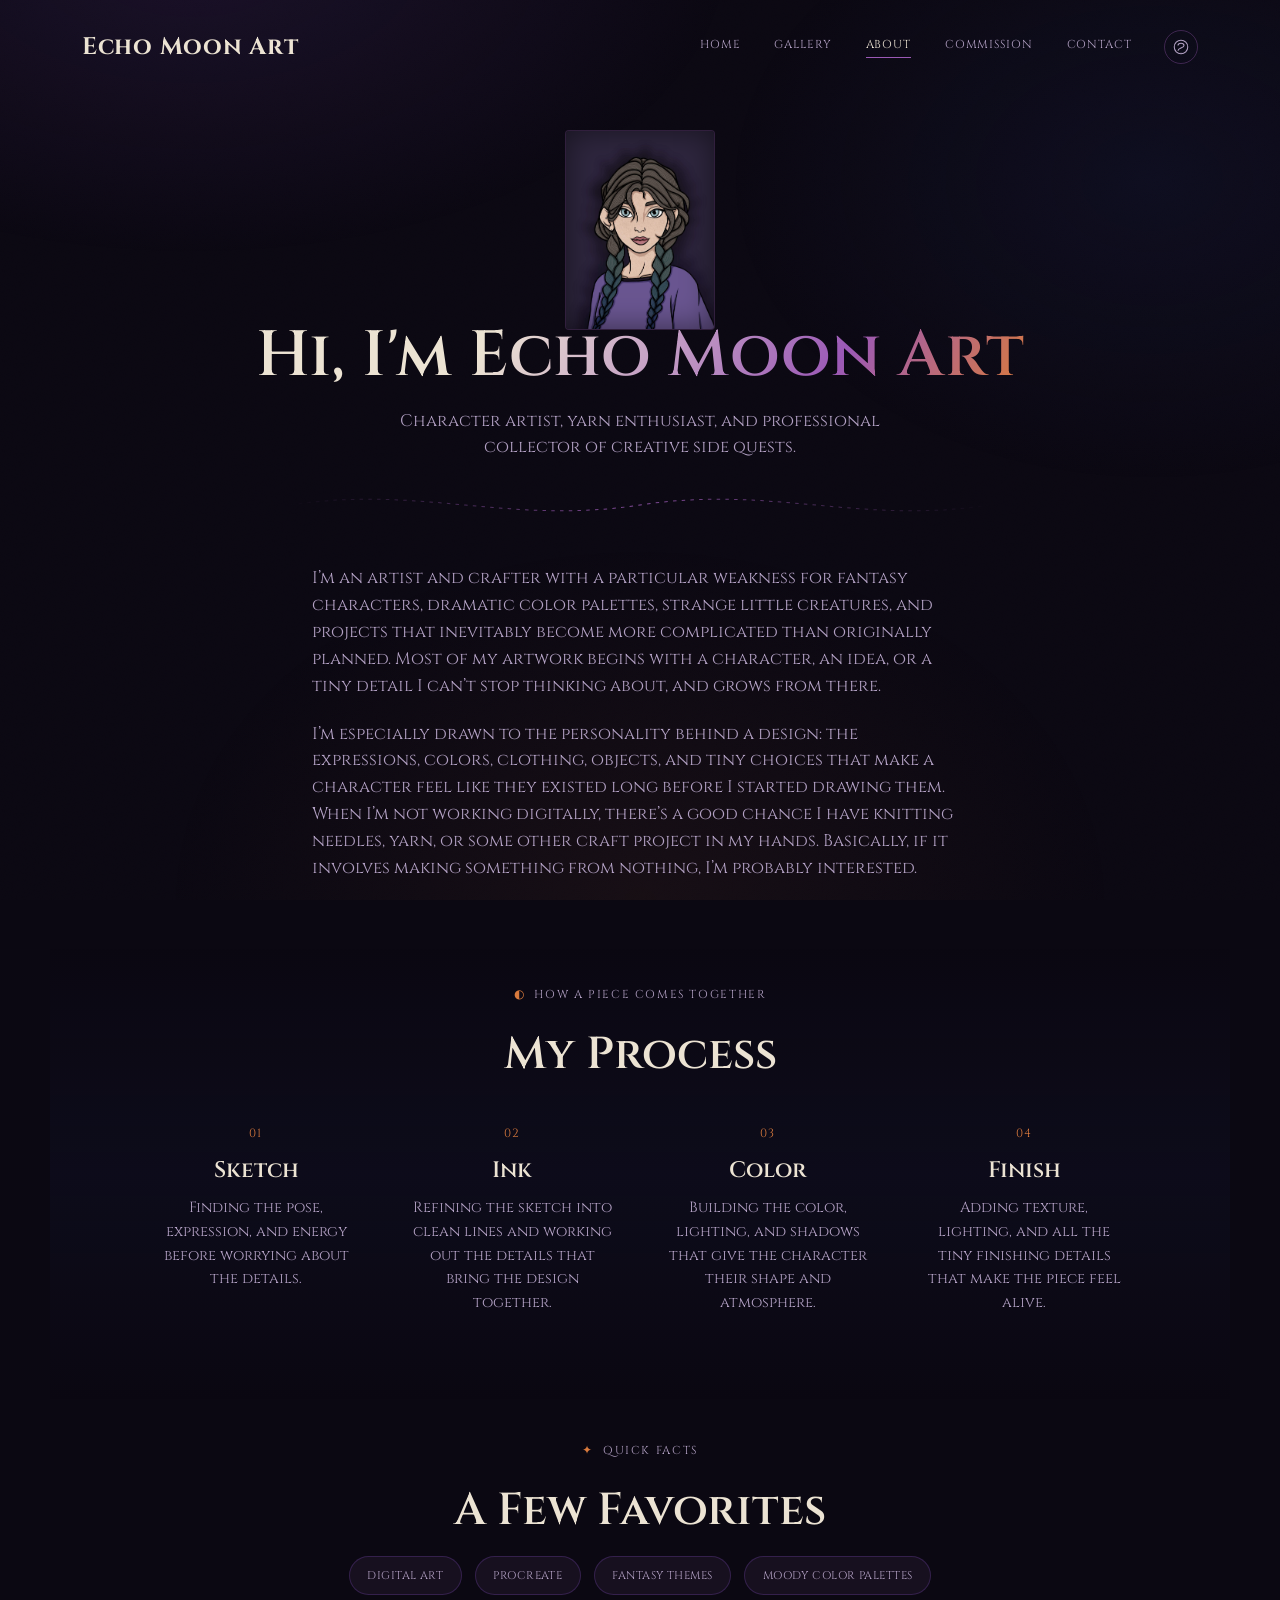
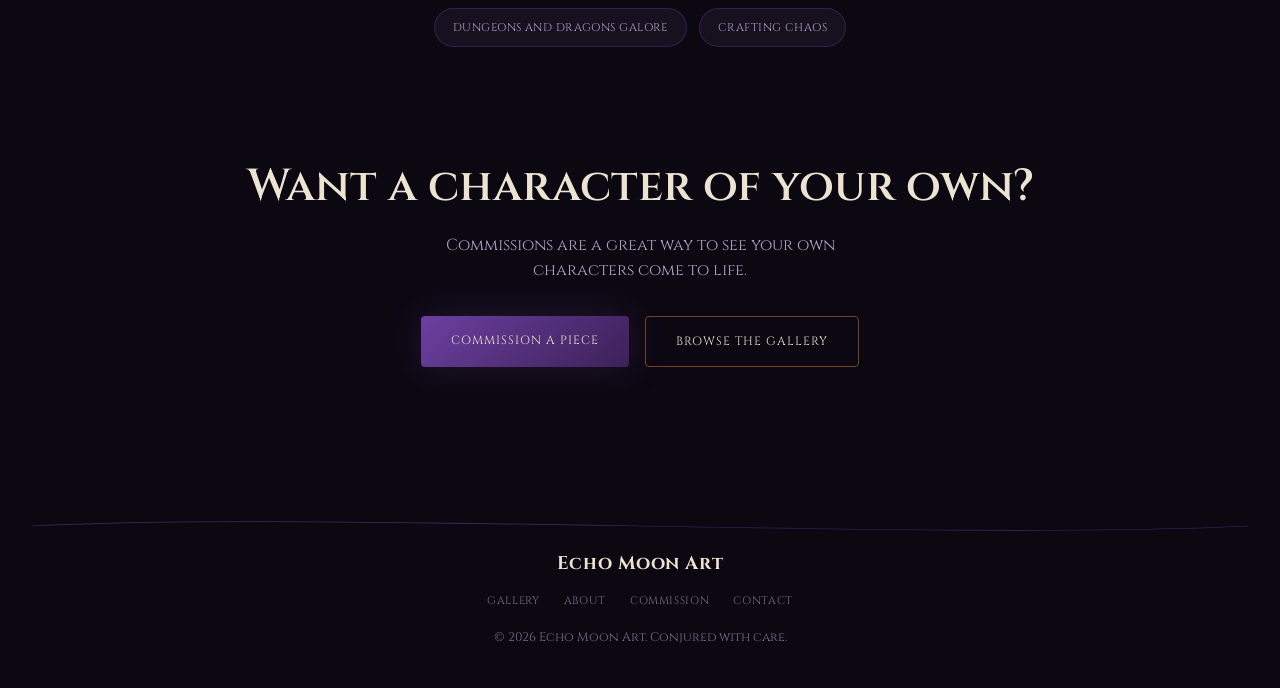
==== commit 01e1d39c: "changes as required by EchoMoonArt across various pages" ====
--- a/html/about.html
+++ b/html/about.html
@@ -53,7 +53,7 @@
 
             <p class="eyebrow eyebrow-center"><span class="moon-glyph">☽</span> the artist</p>
             <h1 class="page-title">Hi, I'm Echo Moon Art</h1>
-            <p class="page-sub">Character illustrator, chronic doodler, professional raging fruit basket.</p>
+            <p class="page-sub">Character artist, yarn enthusiast, and professional collector of creative side quests.</p>
         </section>
 
         <svg class="vine-divider" viewBox="0 0 800 60" preserveAspectRatio="none" aria-hidden="true">
@@ -69,8 +69,9 @@
 
         <!-- BIO -->
         <section class="section bio-section">
-            <p class="bio-text">I paint characters the way I'd want to meet them: a little witchy, a little soft, always dramatic about it. Every piece starts as a doodle in a sketchbook margin and ends up somewhere much stranger.</p>
-            <p class="bio-text">I'm drawn to the in-between: the moment before a spell finishes casting, the last breath before a confession, the version of someone that only shows up in low light. If a piece feels like it's holding its breath, I've done my job.</p>
+            <p class="bio-text">
+                I’m an artist and crafter with a particular weakness for fantasy characters, dramatic color palettes, strange little creatures, and projects that inevitably become more complicated than originally planned. Most of my artwork begins with a character, an idea, or a tiny detail I can’t stop thinking about, and grows from there.</p>
+            <p class="bio-text">I’m especially drawn to the personality behind a design: the expressions, colors, clothing, objects, and tiny choices that make a character feel like they existed long before I started drawing them. When I’m not working digitally, there’s a good chance I have knitting needles, yarn, or some other craft project in my hands. Basically, if it involves making something from nothing, I’m probably interested.</p>
         </section>
 
         <!-- PROCESS -->
@@ -82,22 +83,22 @@
                 <div class="process-step">
                     <span class="process-number">01</span>
                     <h3 class="process-title">Sketch</h3>
-                    <p class="process-desc">Loose gesture work to find the pose and the feeling before anything else.</p>
+                    <p class="process-desc">Finding the pose, expression, and energy before worrying about the details.</p>
                 </div>
                 <div class="process-step">
                     <span class="process-number">02</span>
                     <h3 class="process-title">Ink</h3>
-                    <p class="process-desc">Cleaning the lines and deciding what actually needs to be there.</p>
+                    <p class="process-desc">Refining the sketch into clean lines and working out the details that bring the design together.</p>
                 </div>
                 <div class="process-step">
                     <span class="process-number">03</span>
                     <h3 class="process-title">Color</h3>
-                    <p class="process-desc">Building light and shadow in blocks before any detail work.</p>
+                    <p class="process-desc">Building the color, lighting, and shadows that give the character their shape and atmosphere.</p>
                 </div>
                 <div class="process-step">
                     <span class="process-number">04</span>
                     <h3 class="process-title">Finish</h3>
-                    <p class="process-desc">Texture, glow, and the small details that make it feel alive.</p>
+                    <p class="process-desc">Adding texture, lighting, and all the tiny finishing details that make the piece feel alive.</p>
                 </div>
             </div>
         </section>
@@ -108,12 +109,12 @@
             <h2 class="section-title">A Few Favorites</h2>
 
             <div class="facts-grid">
-                <span class="fact-chip">Digital painting</span>
-                <span class="fact-chip">Procreate &amp; Photoshop</span>
-                <span class="fact-chip">Character-first storytelling</span>
-                <span class="fact-chip">Moody color palettes</span>
-                <span class="fact-chip">Gothic &amp; whimsical themes</span>
-                <span class="fact-chip">Always taking notes on faces</span>
+                <span class="fact-chip">Digital Art</span>
+                <span class="fact-chip">Procreate</span>
+                <span class="fact-chip">Fantasy Themes</span>
+                <span class="fact-chip">Moody Color Palettes</span>
+                <span class="fact-chip">Dungeons and Dragons Galore</span>
+                <span class="fact-chip">Crafting Chaos</span>
             </div>
         </section>
 
--- a/css/style.css
+++ b/css/style.css
@@ -16,8 +16,8 @@
     --ink-dim: #b3a1c4;
     --ink-faint: #7c6d8c;
     --font-display: 'Cinzel', 'Georgia', serif;
-    --font-body: 'Jost', 'Segoe UI', sans-serif;
-    --font-mono: 'Space Mono', monospace;
+    --font-body: 'Cinzel', 'Georgia', serif;
+    --font-mono: 'Cinzel', monospace;
     --radius: 4px;
     --max-width: 1180px;
     --shadow-glow: 0 0 40px rgba(155, 89, 182, 0.18);
@@ -48,7 +48,7 @@
     background: var(--bg);
     color: var(--ink);
     font-family: var(--font-body);
-    font-weight: 300;
+    font-weight: 400;
     line-height: 1.6;
     position: relative;
     overflow-x: hidden;
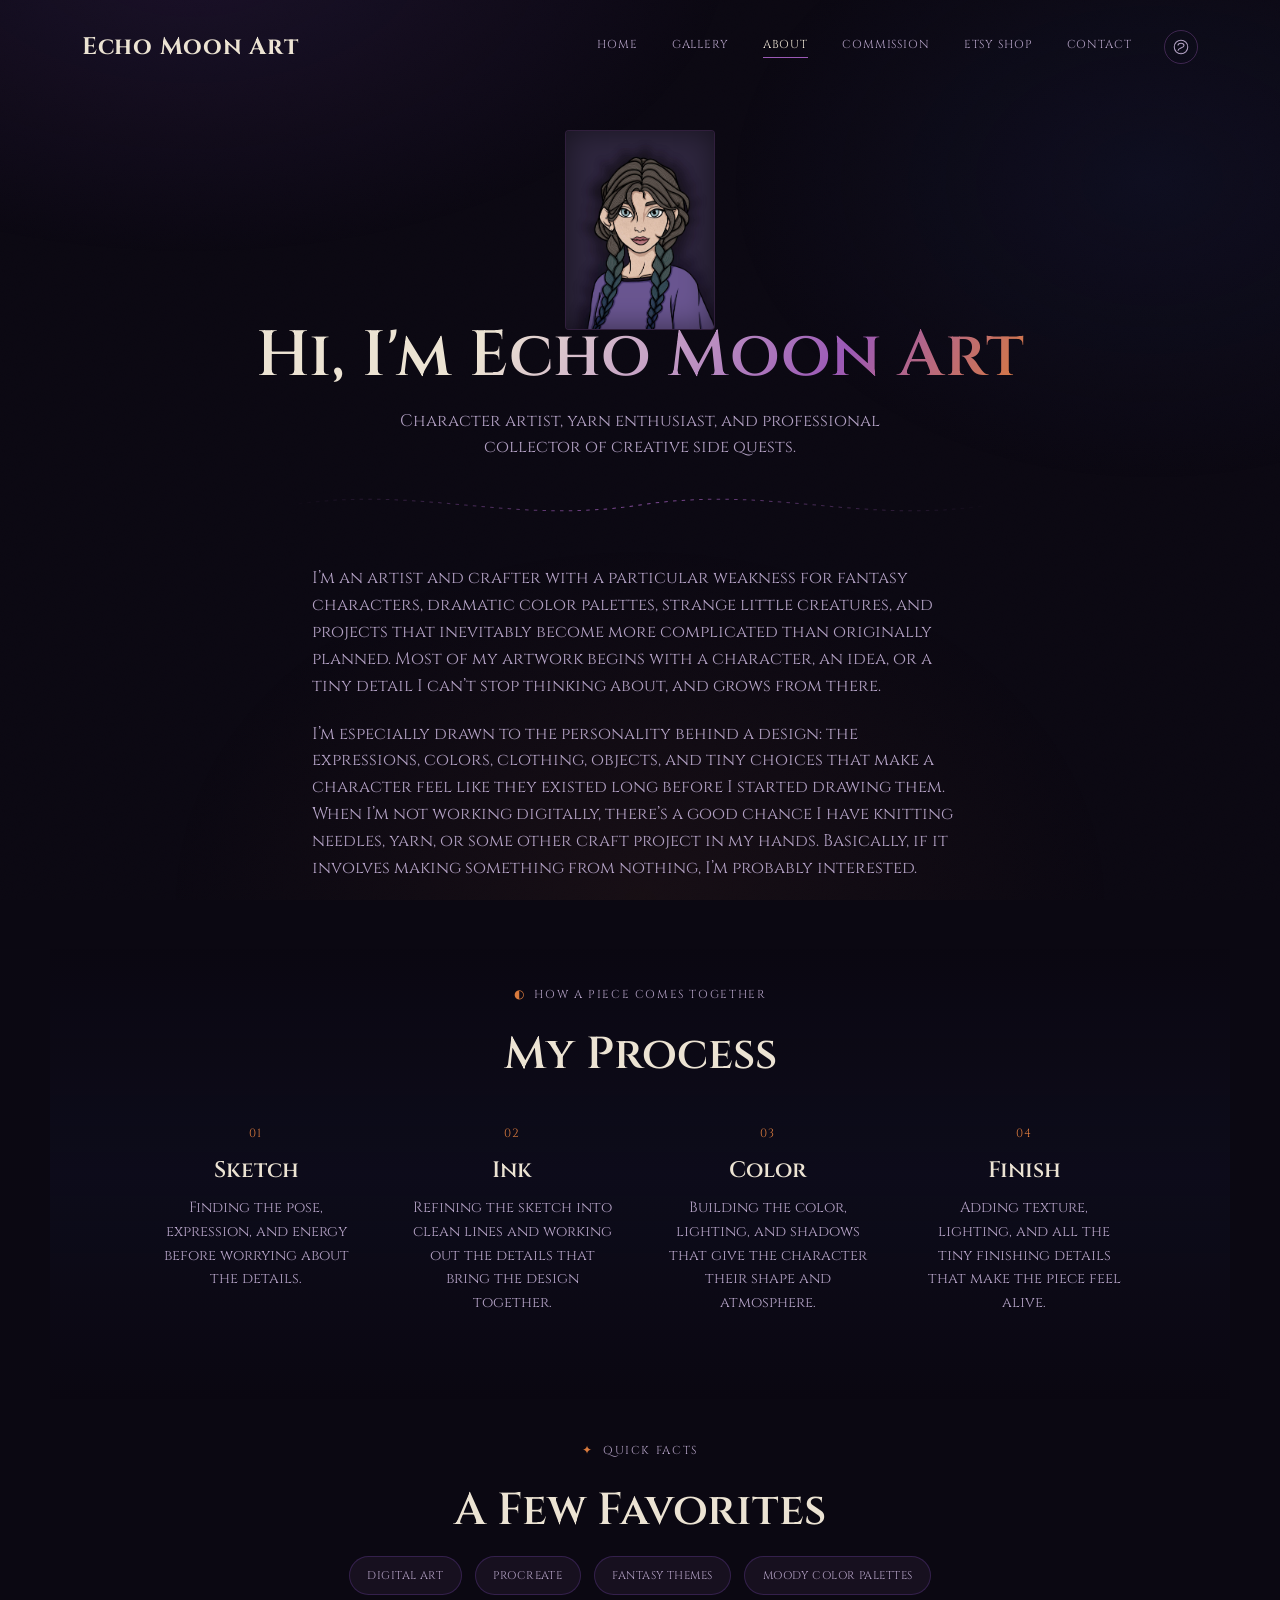
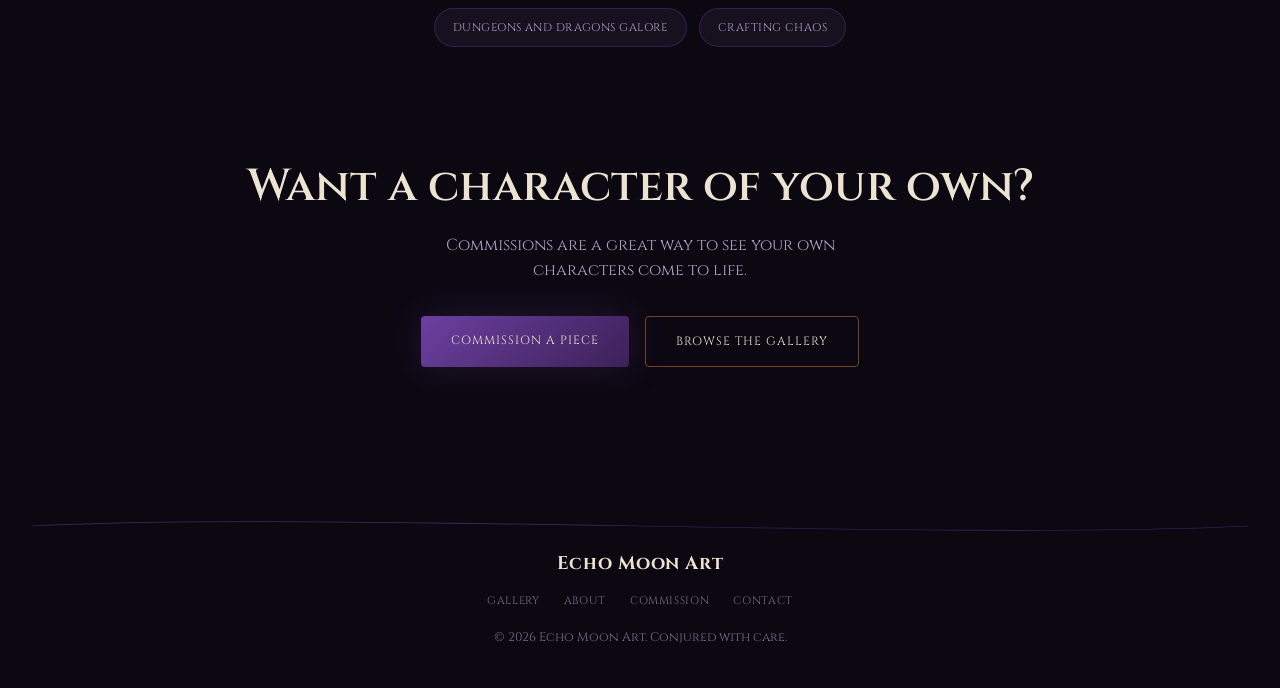
==== commit a3c2bb56: "etsy store link addition to nav bar on all pages" ====
--- a/html/about.html
+++ b/html/about.html
@@ -25,6 +25,7 @@
             <a href="gallery.html" class="nav-link">Gallery</a>
             <a href="about.html" class="nav-link is-active">About</a>
             <a href="commission.html" class="nav-link">Commission</a>
+            <a href="https://echomooncrafts.etsy.com/" class="nav-link" target="_blank" rel="noopener noreferrer">Etsy Shop</a>
             <a href="contact.html" class="nav-link">Contact</a>
         </nav>
 
